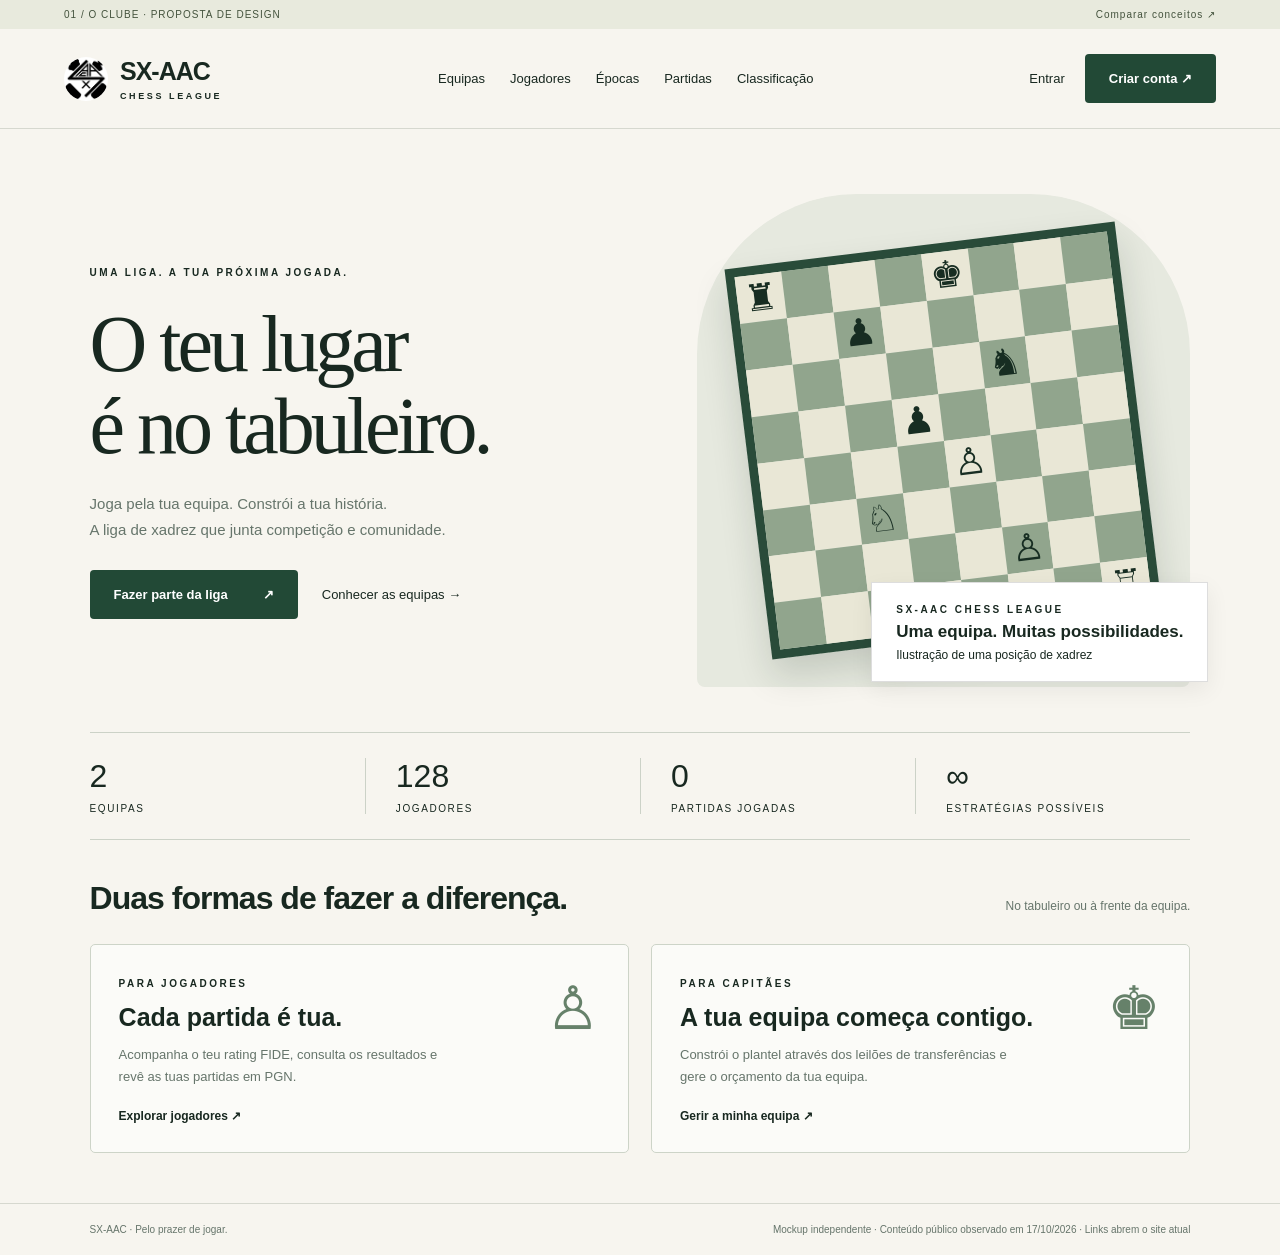
==== concept-01.html @ 07efbb38 "Add two responsive SX-AAC homepage redesign mockups" ====
<!doctype html><html lang="pt-PT"><head><meta charset="utf-8"><meta name="viewport" content="width=device-width,initial-scale=1"><title>Conceito 01 — O Clube · SX-AAC</title><link rel="stylesheet" href="style.css"></head><body class=""><div class="preview-label">01 / O CLUBE · PROPOSTA DE DESIGN <a style="float:right" href="index.html">Comparar conceitos ↗︎</a></div><header><a class="brand" href="index.html"><img src="assets/logo.png" alt="SX-AAC"><span>SX-AAC<small>CHESS LEAGUE</small></span></a><nav><a href="https://liga.sx-aac.com/teams">Equipas</a><a href="https://liga.sx-aac.com/players">Jogadores</a><a href="https://liga.sx-aac.com/seasons">Épocas</a><a href="https://liga.sx-aac.com/games">Partidas</a><a href="https://liga.sx-aac.com/standings">Classificação</a></nav><div class="actions"><a href="https://liga.sx-aac.com/login">Entrar</a><a class="btn" href="https://liga.sx-aac.com/register">Criar conta ↗︎</a></div></header><main><section class="hero"><div><span class="eyebrow">UMA LIGA. A TUA PRÓXIMA JOGADA.</span><h1>O teu lugar<br>é no tabuleiro.</h1><p class="muted">Joga pela tua equipa. Constrói a tua história.<br>A liga de xadrez que junta competição e comunidade.</p><div class="cta"><a class="btn" href="https://liga.sx-aac.com/register">Fazer parte da liga <span>↗︎</span></a><a href="https://liga.sx-aac.com/teams">Conhecer as equipas →</a></div></div><div class="art"><div class="board"><span class="sq ">♜</span><span class="sq shade"></span><span class="sq "></span><span class="sq shade"></span><span class="sq ">♚</span><span class="sq shade"></span><span class="sq "></span><span class="sq shade"></span><span class="sq shade"></span><span class="sq "></span><span class="sq shade">♟︎</span><span class="sq "></span><span class="sq shade"></span><span class="sq "></span><span class="sq shade"></span><span class="sq "></span><span class="sq "></span><span class="sq shade"></span><span class="sq "></span><span class="sq shade"></span><span class="sq "></span><span class="sq shade">♞</span><span class="sq "></span><span class="sq shade"></span><span class="sq shade"></span><span class="sq "></span><span class="sq shade"></span><span class="sq ">♟︎</span><span class="sq shade"></span><span class="sq "></span><span class="sq shade"></span><span class="sq "></span><span class="sq "></span><span class="sq shade"></span><span class="sq "></span><span class="sq shade"></span><span class="sq ">♙</span><span class="sq shade"></span><span class="sq "></span><span class="sq shade"></span><span class="sq shade"></span><span class="sq "></span><span class="sq shade">♘</span><span class="sq "></span><span class="sq shade"></span><span class="sq "></span><span class="sq shade"></span><span class="sq "></span><span class="sq "></span><span class="sq shade"></span><span class="sq "></span><span class="sq shade"></span><span class="sq "></span><span class="sq shade">♙</span><span class="sq "></span><span class="sq shade"></span><span class="sq shade"></span><span class="sq "></span><span class="sq shade"></span><span class="sq "></span><span class="sq shade">♔</span><span class="sq "></span><span class="sq shade"></span><span class="sq ">♖</span></div><div class="art-label"><span class="eyebrow">SX-AAC CHESS LEAGUE</span><strong>Uma equipa. Muitas possibilidades.</strong>Ilustração de uma posição de xadrez</div></div></section><div class="stats"><div><strong>2</strong><small>EQUIPAS</small></div><div><strong>128</strong><small>JOGADORES</small></div><div><strong>0</strong><small>PARTIDAS JOGADAS</small></div><div><strong>∞</strong><small>ESTRATÉGIAS POSSÍVEIS</small></div></div><section class="roles"><div class="section-head"><h2>Duas formas de fazer a diferença.</h2><p>No tabuleiro ou à frente da equipa.</p></div><div class="role-grid"><article class="role"><span class="piece">♙</span><span class="eyebrow">PARA JOGADORES</span><h3>Cada partida é tua.</h3><p class="muted">Acompanha o teu rating FIDE, consulta os resultados e revê as tuas partidas em PGN.</p><a href="https://liga.sx-aac.com/players">Explorar jogadores ↗︎</a></article><article class="role"><span class="piece">♚</span><span class="eyebrow">PARA CAPITÃES</span><h3>A tua equipa começa contigo.</h3><p class="muted">Constrói o plantel através dos leilões de transferências e gere o orçamento da tua equipa.</p><a href="https://liga.sx-aac.com/login">Gerir a minha equipa ↗︎</a></article></div></section></main><footer><span>SX-AAC · Pelo prazer de jogar.</span><span>Mockup independente · Conteúdo público observado em 17/10/2026 · Links abrem o site atual</span></footer></body></html>
---- style.css ----
*{box-sizing:border-box}body{margin:0;font-family:Arial,Helvetica,sans-serif;color:#182820;background:#f7f5ef}a{color:inherit;text-decoration:none}a:hover{text-decoration:underline}a:focus-visible,button:focus-visible{outline:3px solid #b2aa48;outline-offset:5px}button{font:inherit;cursor:pointer}header{display:flex;align-items:center;justify-content:space-between;gap:30px;padding:25px 5%;border-bottom:1px solid #d6d8cf}.brand{display:flex;gap:12px;align-items:center;font-size:25px;font-weight:800;letter-spacing:-1px}.brand img{width:44px;height:44px;object-fit:contain;background:white;border-radius:50%}.brand small{display:block;font-size:9px;letter-spacing:2.6px;margin-top:5px}nav{display:flex;gap:25px;font-size:13px}.actions{display:flex;gap:20px;align-items:center;font-size:13px}.btn{display:inline-flex;align-items:center;justify-content:center;gap:35px;padding:16px 23px;background:#224936;color:#fff;font-size:13px;border:1px solid transparent;border-radius:4px;font-weight:600}.btn.light{background:transparent;color:inherit;border-color:currentColor}.eyebrow{font-size:10px;letter-spacing:2.5px;font-weight:700;text-transform:uppercase}.muted{color:#66756b}h1,h2,h3,p{margin-top:0}h1{font-size:80px;font-weight:500;line-height:1.02;letter-spacing:-4px}h2{font-size:32px;letter-spacing:-1px}p{line-height:1.7}.hero{display:grid;grid-template-columns:1.1fr 1fr;gap:65px;padding:65px 7% 45px;align-items:center}.hero h1{font-family:Georgia,serif;margin:24px 0}.hero p{font-size:15px;max-width:420px}.hero .cta{display:flex;gap:24px;align-items:center;margin-top:28px;font-size:13px}.art{position:relative;padding:28px;background:#e6e9df;border-radius:160px 160px 8px 8px}.board{display:grid;grid-template-columns:repeat(8,1fr);aspect-ratio:1;border:9px solid #294b39;box-shadow:0 18px 35px #14271c28;transform:rotate(-7deg);margin:22px}.sq{display:grid;place-items:center;background:#e9e7d6;font-family:Georgia,serif;font-size:37px;color:#172d22;line-height:1}.sq.shade{background:#91a58d}.art-label{position:absolute;bottom:5px;right:-18px;background:#fff;padding:19px 24px;border:1px solid #ddd;font-size:12px;box-shadow:0 8px 22px #0001}.art-label strong{display:block;margin:6px 0;font-size:17px}.stats{margin:0 7%;display:grid;grid-template-columns:repeat(4,1fr);border-top:1px solid #ccd2c7;border-bottom:1px solid #ccd2c7;padding:25px 0}.stats>div{padding-left:30px;border-left:1px solid #ccd2c7}.stats>div:first-child{padding-left:0;border:0}.stats strong{font-size:32px;font-weight:500;display:block}.stats small{display:block;font-size:10px;letter-spacing:1.6px;margin-top:8px}.roles{padding:40px 7% 50px}.section-head{display:flex;align-items:center;justify-content:space-between;gap:25px}.section-head p{font-size:12px;color:#66756b}.role-grid{display:grid;grid-template-columns:1fr 1fr;gap:22px}.role{padding:28px;border:1px solid #cdd4c8;border-radius:5px;background:#fff9;position:relative}.role h3{font-size:25px;margin:12px 0}.role p{font-size:13px;max-width:340px;margin-bottom:18px}.role .piece{float:right;font-family:Georgia,serif;font-size:60px;color:#66816a}.role a{font-size:12px;font-weight:700}footer{display:flex;justify-content:space-between;gap:20px;padding:20px 7%;font-size:10px;border-top:1px solid #d6d8cf;color:#66756b}.dark{background:#121617;color:#f1f4ee}.dark header{border-color:#333b39}.dark .btn{background:#d5ed88;color:#19231b}.dark .muted{color:#a7b1ad}.dark main{padding:45px 6%}.dark .intro{display:flex;justify-content:space-between;align-items:end;margin-bottom:30px}.dark h1{font-family:Arial,Helvetica,sans-serif;font-weight:700;font-size:64px;margin:15px 0 0}.dark .intro p{max-width:300px;font-size:13px;color:#a7b1ad;margin:0}.dark .portal{display:grid;grid-template-columns:1.15fr .85fr;border:1px solid #38413b;border-radius:12px;overflow:hidden;background:#1c2520}.dark .portal-copy{padding:38px}.tabs{display:flex;gap:8px;margin-bottom:35px}.tabs button{border:1px solid #657166;border-radius:30px;padding:10px 20px;background:transparent;color:#e8eee8;font-size:12px}.tabs button[aria-selected=true]{background:#d5ed88;color:#182820;border-color:#d5ed88}.dark .portal h2{font-size:43px;line-height:1.12;max-width:430px;margin:15px 0}.dark .portal p{color:#bdc7be;max-width:420px;font-size:14px}.check{font-size:12px;color:#c5d1c7;margin:14px 0}.check:before{content:'↗︎';color:#d5ed88;margin-right:12px}.dark .portal-copy .btn{margin-top:19px}.dark .board-wrap{padding:18px 38px;display:flex;align-items:center;background:#26362a;position:relative}.dark .board{width:100%;margin:15px 0;border-color:#4a6346;transform:rotate(6deg)}.dark .sq{font-size:37px}.dark .sq.shade{background:#738960}.dark .stats{margin:26px 0;border-color:#39413c;padding:20px 0}.dark .stats>div{border-color:#39413c}.dark .stats strong{font-size:28px;color:#d5ed88}.dark .stats small{color:#a7b1ad}.quick{display:grid;grid-template-columns:repeat(3,1fr);gap:18px}.quick a{border:1px solid #364039;border-radius:8px;padding:23px;background:#1b211e}.quick .icon{font-size:25px;color:#d5ed88}.quick h3{font-size:19px;margin:15px 0 8px}.quick p{font-size:12px;color:#a7b1ad;margin:0}.quick .arrow{float:right}.dark footer{border-color:#39413c;color:#a7b1ad}.preview-label{padding:9px 5%;font-size:10px;letter-spacing:1px;background:#e8eadd;color:#44533d}.dark .preview-label{background:#283226;color:#d5ed88}@media(max-width:900px){header{flex-wrap:wrap;gap:18px}nav{order:3;width:100%;justify-content:space-between;gap:10px;flex-wrap:wrap}.hero{gap:25px;padding:40px 6%}.hero h1{font-size:58px}.sq{font-size:25px}.dark .intro{display:block}.dark .intro p{margin-top:20px;max-width:100%}.dark .portal-copy{padding:25px}.dark .portal h2{font-size:35px}.dark .board-wrap{padding:20px}.dark .sq{font-size:28px}}@media(max-width:600px){header{padding:18px 6%}.brand{font-size:21px}.brand img{width:35px;height:35px}.actions{gap:13px}.actions .btn{padding:11px 12px}nav{font-size:11px}.hero{grid-template-columns:1fr;padding-top:35px}.hero h1{font-size:57px}.hero .cta{gap:17px}.art{margin:10px 15px 30px}.sq{font-size:34px}.stats{grid-template-columns:1fr 1fr;gap:24px}.stats>div{padding-left:0;border:0}.stats strong{font-size:28px}.role-grid{grid-template-columns:1fr}.section-head{display:block}.roles h2{font-size:28px}.dark main{padding-top:30px}.dark h1{font-size:48px;letter-spacing:-2px}.dark .portal{grid-template-columns:1fr}.dark .board-wrap{padding:20px 50px}.dark .sq{font-size:32px}.dark .portal h2{font-size:37px}.quick{grid-template-columns:1fr}footer{flex-direction:column;line-height:1.6}}
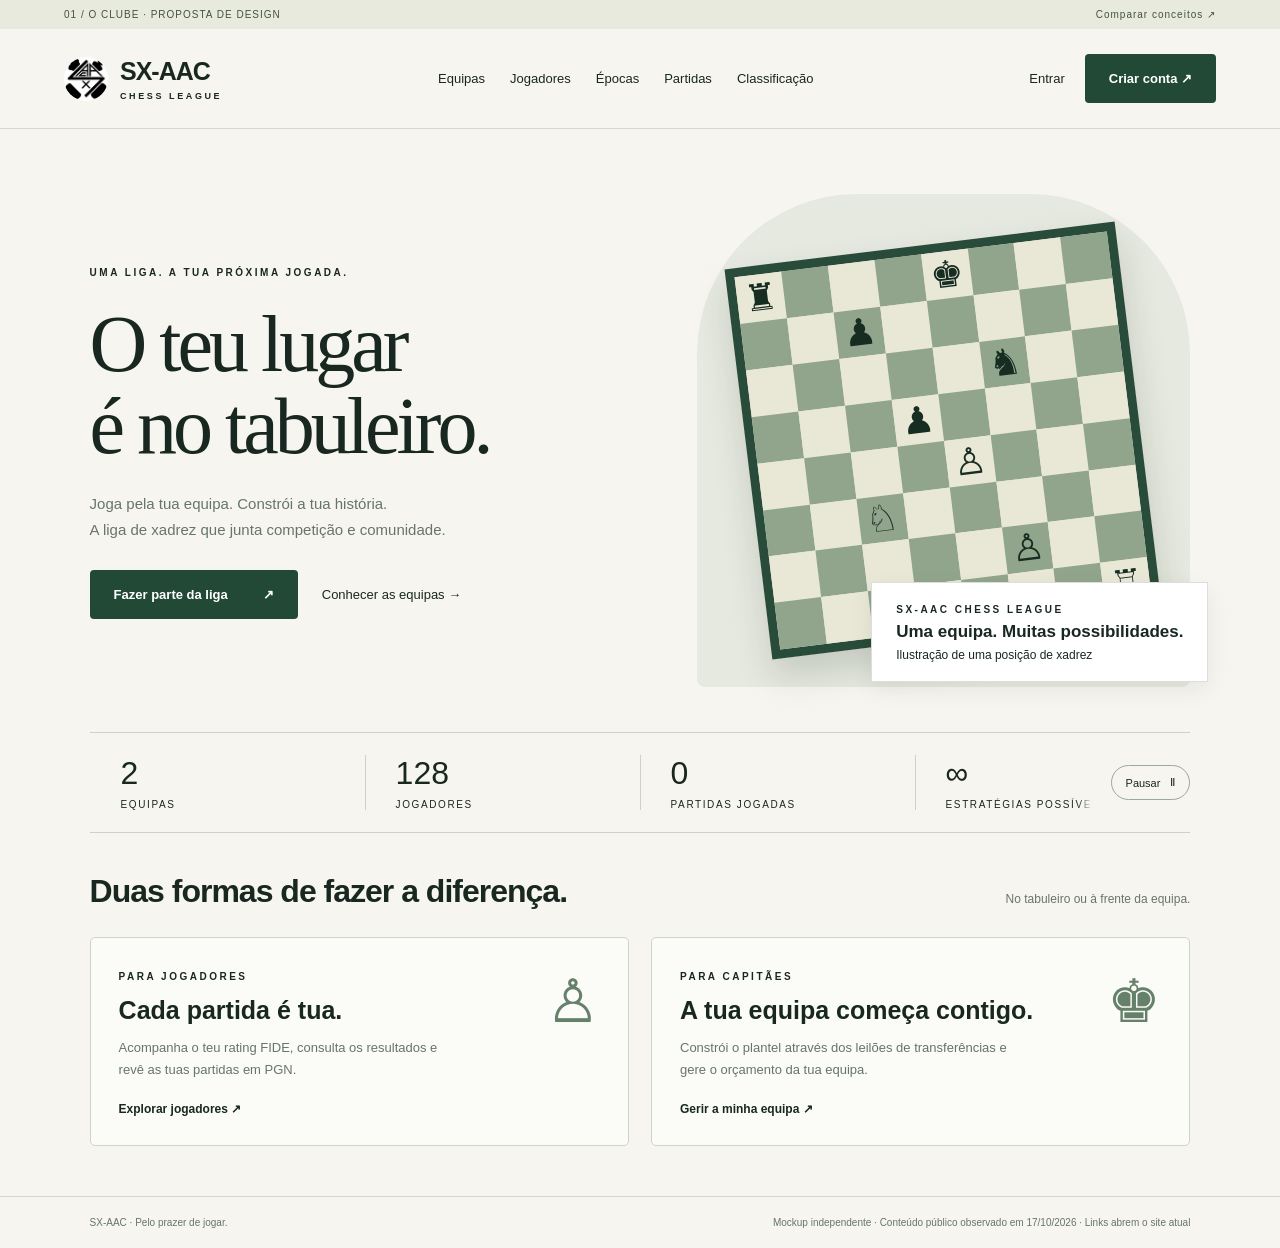
==== commit 4b81439d: "Animate league statistics as a horizontal ticker" ====
--- a/concept-01.html
+++ b/concept-01.html
@@ -1 +1 @@
-<!doctype html><html lang="pt-PT"><head><meta charset="utf-8"><meta name="viewport" content="width=device-width,initial-scale=1"><title>Conceito 01 — O Clube · SX-AAC</title><link rel="stylesheet" href="style.css"></head><body class=""><div class="preview-label">01 / O CLUBE · PROPOSTA DE DESIGN <a style="float:right" href="index.html">Comparar conceitos ↗︎</a></div><header><a class="brand" href="index.html"><img src="assets/logo.png" alt="SX-AAC"><span>SX-AAC<small>CHESS LEAGUE</small></span></a><nav><a href="https://liga.sx-aac.com/teams">Equipas</a><a href="https://liga.sx-aac.com/players">Jogadores</a><a href="https://liga.sx-aac.com/seasons">Épocas</a><a href="https://liga.sx-aac.com/games">Partidas</a><a href="https://liga.sx-aac.com/standings">Classificação</a></nav><div class="actions"><a href="https://liga.sx-aac.com/login">Entrar</a><a class="btn" href="https://liga.sx-aac.com/register">Criar conta ↗︎</a></div></header><main><section class="hero"><div><span class="eyebrow">UMA LIGA. A TUA PRÓXIMA JOGADA.</span><h1>O teu lugar<br>é no tabuleiro.</h1><p class="muted">Joga pela tua equipa. Constrói a tua história.<br>A liga de xadrez que junta competição e comunidade.</p><div class="cta"><a class="btn" href="https://liga.sx-aac.com/register">Fazer parte da liga <span>↗︎</span></a><a href="https://liga.sx-aac.com/teams">Conhecer as equipas →</a></div></div><div class="art"><div class="board"><span class="sq ">♜</span><span class="sq shade"></span><span class="sq "></span><span class="sq shade"></span><span class="sq ">♚</span><span class="sq shade"></span><span class="sq "></span><span class="sq shade"></span><span class="sq shade"></span><span class="sq "></span><span class="sq shade">♟︎</span><span class="sq "></span><span class="sq shade"></span><span class="sq "></span><span class="sq shade"></span><span class="sq "></span><span class="sq "></span><span class="sq shade"></span><span class="sq "></span><span class="sq shade"></span><span class="sq "></span><span class="sq shade">♞</span><span class="sq "></span><span class="sq shade"></span><span class="sq shade"></span><span class="sq "></span><span class="sq shade"></span><span class="sq ">♟︎</span><span class="sq shade"></span><span class="sq "></span><span class="sq shade"></span><span class="sq "></span><span class="sq "></span><span class="sq shade"></span><span class="sq "></span><span class="sq shade"></span><span class="sq ">♙</span><span class="sq shade"></span><span class="sq "></span><span class="sq shade"></span><span class="sq shade"></span><span class="sq "></span><span class="sq shade">♘</span><span class="sq "></span><span class="sq shade"></span><span class="sq "></span><span class="sq shade"></span><span class="sq "></span><span class="sq "></span><span class="sq shade"></span><span class="sq "></span><span class="sq shade"></span><span class="sq "></span><span class="sq shade">♙</span><span class="sq "></span><span class="sq shade"></span><span class="sq shade"></span><span class="sq "></span><span class="sq shade"></span><span class="sq "></span><span class="sq shade">♔</span><span class="sq "></span><span class="sq shade"></span><span class="sq ">♖</span></div><div class="art-label"><span class="eyebrow">SX-AAC CHESS LEAGUE</span><strong>Uma equipa. Muitas possibilidades.</strong>Ilustração de uma posição de xadrez</div></div></section><div class="stats"><div><strong>2</strong><small>EQUIPAS</small></div><div><strong>128</strong><small>JOGADORES</small></div><div><strong>0</strong><small>PARTIDAS JOGADAS</small></div><div><strong>∞</strong><small>ESTRATÉGIAS POSSÍVEIS</small></div></div><section class="roles"><div class="section-head"><h2>Duas formas de fazer a diferença.</h2><p>No tabuleiro ou à frente da equipa.</p></div><div class="role-grid"><article class="role"><span class="piece">♙</span><span class="eyebrow">PARA JOGADORES</span><h3>Cada partida é tua.</h3><p class="muted">Acompanha o teu rating FIDE, consulta os resultados e revê as tuas partidas em PGN.</p><a href="https://liga.sx-aac.com/players">Explorar jogadores ↗︎</a></article><article class="role"><span class="piece">♚</span><span class="eyebrow">PARA CAPITÃES</span><h3>A tua equipa começa contigo.</h3><p class="muted">Constrói o plantel através dos leilões de transferências e gere o orçamento da tua equipa.</p><a href="https://liga.sx-aac.com/login">Gerir a minha equipa ↗︎</a></article></div></section></main><footer><span>SX-AAC · Pelo prazer de jogar.</span><span>Mockup independente · Conteúdo público observado em 17/10/2026 · Links abrem o site atual</span></footer></body></html>+<!doctype html><html lang="pt-PT"><head><meta charset="utf-8"><meta name="viewport" content="width=device-width,initial-scale=1"><title>Conceito 01 — O Clube · SX-AAC</title><link rel="stylesheet" href="style.css"></head><body class=""><div class="preview-label">01 / O CLUBE · PROPOSTA DE DESIGN <a style="float:right" href="index.html">Comparar conceitos ↗︎</a></div><header><a class="brand" href="index.html"><img src="assets/logo.png" alt="SX-AAC"><span>SX-AAC<small>CHESS LEAGUE</small></span></a><nav><a href="https://liga.sx-aac.com/teams">Equipas</a><a href="https://liga.sx-aac.com/players">Jogadores</a><a href="https://liga.sx-aac.com/seasons">Épocas</a><a href="https://liga.sx-aac.com/games">Partidas</a><a href="https://liga.sx-aac.com/standings">Classificação</a></nav><div class="actions"><a href="https://liga.sx-aac.com/login">Entrar</a><a class="btn" href="https://liga.sx-aac.com/register">Criar conta ↗︎</a></div></header><main><section class="hero"><div><span class="eyebrow">UMA LIGA. A TUA PRÓXIMA JOGADA.</span><h1>O teu lugar<br>é no tabuleiro.</h1><p class="muted">Joga pela tua equipa. Constrói a tua história.<br>A liga de xadrez que junta competição e comunidade.</p><div class="cta"><a class="btn" href="https://liga.sx-aac.com/register">Fazer parte da liga <span>↗︎</span></a><a href="https://liga.sx-aac.com/teams">Conhecer as equipas →</a></div></div><div class="art"><div class="board"><span class="sq ">♜</span><span class="sq shade"></span><span class="sq "></span><span class="sq shade"></span><span class="sq ">♚</span><span class="sq shade"></span><span class="sq "></span><span class="sq shade"></span><span class="sq shade"></span><span class="sq "></span><span class="sq shade">♟︎</span><span class="sq "></span><span class="sq shade"></span><span class="sq "></span><span class="sq shade"></span><span class="sq "></span><span class="sq "></span><span class="sq shade"></span><span class="sq "></span><span class="sq shade"></span><span class="sq "></span><span class="sq shade">♞</span><span class="sq "></span><span class="sq shade"></span><span class="sq shade"></span><span class="sq "></span><span class="sq shade"></span><span class="sq ">♟︎</span><span class="sq shade"></span><span class="sq "></span><span class="sq shade"></span><span class="sq "></span><span class="sq "></span><span class="sq shade"></span><span class="sq "></span><span class="sq shade"></span><span class="sq ">♙</span><span class="sq shade"></span><span class="sq "></span><span class="sq shade"></span><span class="sq shade"></span><span class="sq "></span><span class="sq shade">♘</span><span class="sq "></span><span class="sq shade"></span><span class="sq "></span><span class="sq shade"></span><span class="sq "></span><span class="sq "></span><span class="sq shade"></span><span class="sq "></span><span class="sq shade"></span><span class="sq "></span><span class="sq shade">♙</span><span class="sq "></span><span class="sq shade"></span><span class="sq shade"></span><span class="sq "></span><span class="sq shade"></span><span class="sq "></span><span class="sq shade">♔</span><span class="sq "></span><span class="sq shade"></span><span class="sq ">♖</span></div><div class="art-label"><span class="eyebrow">SX-AAC CHESS LEAGUE</span><strong>Uma equipa. Muitas possibilidades.</strong>Ilustração de uma posição de xadrez</div></div></section><section class="metrics" aria-label="A liga em números"><div class="metrics-window"><div class="metrics-track"><dl class="metrics-group"><div class="metric"><dt>EQUIPAS</dt><dd>2</dd></div><div class="metric"><dt>JOGADORES</dt><dd>128</dd></div><div class="metric"><dt>PARTIDAS JOGADAS</dt><dd>0</dd></div><div class="metric"><dt>ESTRATÉGIAS POSSÍVEIS</dt><dd>∞</dd></div></dl><dl class="metrics-group" aria-hidden="true"><div class="metric"><dt>EQUIPAS</dt><dd>2</dd></div><div class="metric"><dt>JOGADORES</dt><dd>128</dd></div><div class="metric"><dt>PARTIDAS JOGADAS</dt><dd>0</dd></div><div class="metric"><dt>ESTRATÉGIAS POSSÍVEIS</dt><dd>∞</dd></div></dl></div></div><button class="metrics-toggle" type="button" aria-pressed="false" aria-label="Pausar movimento das estatísticas">Pausar <span aria-hidden="true">Ⅱ</span></button></section><section class="roles"><div class="section-head"><h2>Duas formas de fazer a diferença.</h2><p>No tabuleiro ou à frente da equipa.</p></div><div class="role-grid"><article class="role"><span class="piece">♙</span><span class="eyebrow">PARA JOGADORES</span><h3>Cada partida é tua.</h3><p class="muted">Acompanha o teu rating FIDE, consulta os resultados e revê as tuas partidas em PGN.</p><a href="https://liga.sx-aac.com/players">Explorar jogadores ↗︎</a></article><article class="role"><span class="piece">♚</span><span class="eyebrow">PARA CAPITÃES</span><h3>A tua equipa começa contigo.</h3><p class="muted">Constrói o plantel através dos leilões de transferências e gere o orçamento da tua equipa.</p><a href="https://liga.sx-aac.com/login">Gerir a minha equipa ↗︎</a></article></div></section></main><footer><span>SX-AAC · Pelo prazer de jogar.</span><span>Mockup independente · Conteúdo público observado em 17/10/2026 · Links abrem o site atual</span></footer><script src="ticker.js"></script></body></html>
--- a/style.css
+++ b/style.css
@@ -1 +1,14 @@
-*{box-sizing:border-box}body{margin:0;font-family:Arial,Helvetica,sans-serif;color:#182820;background:#f7f5ef}a{color:inherit;text-decoration:none}a:hover{text-decoration:underline}a:focus-visible,button:focus-visible{outline:3px solid #b2aa48;outline-offset:5px}button{font:inherit;cursor:pointer}header{display:flex;align-items:center;justify-content:space-between;gap:30px;padding:25px 5%;border-bottom:1px solid #d6d8cf}.brand{display:flex;gap:12px;align-items:center;font-size:25px;font-weight:800;letter-spacing:-1px}.brand img{width:44px;height:44px;object-fit:contain;background:white;border-radius:50%}.brand small{display:block;font-size:9px;letter-spacing:2.6px;margin-top:5px}nav{display:flex;gap:25px;font-size:13px}.actions{display:flex;gap:20px;align-items:center;font-size:13px}.btn{display:inline-flex;align-items:center;justify-content:center;gap:35px;padding:16px 23px;background:#224936;color:#fff;font-size:13px;border:1px solid transparent;border-radius:4px;font-weight:600}.btn.light{background:transparent;color:inherit;border-color:currentColor}.eyebrow{font-size:10px;letter-spacing:2.5px;font-weight:700;text-transform:uppercase}.muted{color:#66756b}h1,h2,h3,p{margin-top:0}h1{font-size:80px;font-weight:500;line-height:1.02;letter-spacing:-4px}h2{font-size:32px;letter-spacing:-1px}p{line-height:1.7}.hero{display:grid;grid-template-columns:1.1fr 1fr;gap:65px;padding:65px 7% 45px;align-items:center}.hero h1{font-family:Georgia,serif;margin:24px 0}.hero p{font-size:15px;max-width:420px}.hero .cta{display:flex;gap:24px;align-items:center;margin-top:28px;font-size:13px}.art{position:relative;padding:28px;background:#e6e9df;border-radius:160px 160px 8px 8px}.board{display:grid;grid-template-columns:repeat(8,1fr);aspect-ratio:1;border:9px solid #294b39;box-shadow:0 18px 35px #14271c28;transform:rotate(-7deg);margin:22px}.sq{display:grid;place-items:center;background:#e9e7d6;font-family:Georgia,serif;font-size:37px;color:#172d22;line-height:1}.sq.shade{background:#91a58d}.art-label{position:absolute;bottom:5px;right:-18px;background:#fff;padding:19px 24px;border:1px solid #ddd;font-size:12px;box-shadow:0 8px 22px #0001}.art-label strong{display:block;margin:6px 0;font-size:17px}.stats{margin:0 7%;display:grid;grid-template-columns:repeat(4,1fr);border-top:1px solid #ccd2c7;border-bottom:1px solid #ccd2c7;padding:25px 0}.stats>div{padding-left:30px;border-left:1px solid #ccd2c7}.stats>div:first-child{padding-left:0;border:0}.stats strong{font-size:32px;font-weight:500;display:block}.stats small{display:block;font-size:10px;letter-spacing:1.6px;margin-top:8px}.roles{padding:40px 7% 50px}.section-head{display:flex;align-items:center;justify-content:space-between;gap:25px}.section-head p{font-size:12px;color:#66756b}.role-grid{display:grid;grid-template-columns:1fr 1fr;gap:22px}.role{padding:28px;border:1px solid #cdd4c8;border-radius:5px;background:#fff9;position:relative}.role h3{font-size:25px;margin:12px 0}.role p{font-size:13px;max-width:340px;margin-bottom:18px}.role .piece{float:right;font-family:Georgia,serif;font-size:60px;color:#66816a}.role a{font-size:12px;font-weight:700}footer{display:flex;justify-content:space-between;gap:20px;padding:20px 7%;font-size:10px;border-top:1px solid #d6d8cf;color:#66756b}.dark{background:#121617;color:#f1f4ee}.dark header{border-color:#333b39}.dark .btn{background:#d5ed88;color:#19231b}.dark .muted{color:#a7b1ad}.dark main{padding:45px 6%}.dark .intro{display:flex;justify-content:space-between;align-items:end;margin-bottom:30px}.dark h1{font-family:Arial,Helvetica,sans-serif;font-weight:700;font-size:64px;margin:15px 0 0}.dark .intro p{max-width:300px;font-size:13px;color:#a7b1ad;margin:0}.dark .portal{display:grid;grid-template-columns:1.15fr .85fr;border:1px solid #38413b;border-radius:12px;overflow:hidden;background:#1c2520}.dark .portal-copy{padding:38px}.tabs{display:flex;gap:8px;margin-bottom:35px}.tabs button{border:1px solid #657166;border-radius:30px;padding:10px 20px;background:transparent;color:#e8eee8;font-size:12px}.tabs button[aria-selected=true]{background:#d5ed88;color:#182820;border-color:#d5ed88}.dark .portal h2{font-size:43px;line-height:1.12;max-width:430px;margin:15px 0}.dark .portal p{color:#bdc7be;max-width:420px;font-size:14px}.check{font-size:12px;color:#c5d1c7;margin:14px 0}.check:before{content:'↗︎';color:#d5ed88;margin-right:12px}.dark .portal-copy .btn{margin-top:19px}.dark .board-wrap{padding:18px 38px;display:flex;align-items:center;background:#26362a;position:relative}.dark .board{width:100%;margin:15px 0;border-color:#4a6346;transform:rotate(6deg)}.dark .sq{font-size:37px}.dark .sq.shade{background:#738960}.dark .stats{margin:26px 0;border-color:#39413c;padding:20px 0}.dark .stats>div{border-color:#39413c}.dark .stats strong{font-size:28px;color:#d5ed88}.dark .stats small{color:#a7b1ad}.quick{display:grid;grid-template-columns:repeat(3,1fr);gap:18px}.quick a{border:1px solid #364039;border-radius:8px;padding:23px;background:#1b211e}.quick .icon{font-size:25px;color:#d5ed88}.quick h3{font-size:19px;margin:15px 0 8px}.quick p{font-size:12px;color:#a7b1ad;margin:0}.quick .arrow{float:right}.dark footer{border-color:#39413c;color:#a7b1ad}.preview-label{padding:9px 5%;font-size:10px;letter-spacing:1px;background:#e8eadd;color:#44533d}.dark .preview-label{background:#283226;color:#d5ed88}@media(max-width:900px){header{flex-wrap:wrap;gap:18px}nav{order:3;width:100%;justify-content:space-between;gap:10px;flex-wrap:wrap}.hero{gap:25px;padding:40px 6%}.hero h1{font-size:58px}.sq{font-size:25px}.dark .intro{display:block}.dark .intro p{margin-top:20px;max-width:100%}.dark .portal-copy{padding:25px}.dark .portal h2{font-size:35px}.dark .board-wrap{padding:20px}.dark .sq{font-size:28px}}@media(max-width:600px){header{padding:18px 6%}.brand{font-size:21px}.brand img{width:35px;height:35px}.actions{gap:13px}.actions .btn{padding:11px 12px}nav{font-size:11px}.hero{grid-template-columns:1fr;padding-top:35px}.hero h1{font-size:57px}.hero .cta{gap:17px}.art{margin:10px 15px 30px}.sq{font-size:34px}.stats{grid-template-columns:1fr 1fr;gap:24px}.stats>div{padding-left:0;border:0}.stats strong{font-size:28px}.role-grid{grid-template-columns:1fr}.section-head{display:block}.roles h2{font-size:28px}.dark main{padding-top:30px}.dark h1{font-size:48px;letter-spacing:-2px}.dark .portal{grid-template-columns:1fr}.dark .board-wrap{padding:20px 50px}.dark .sq{font-size:32px}.dark .portal h2{font-size:37px}.quick{grid-template-columns:1fr}footer{flex-direction:column;line-height:1.6}}+*{box-sizing:border-box}body{margin:0;font-family:Arial,Helvetica,sans-serif;color:#182820;background:#f7f5ef}a{color:inherit;text-decoration:none}a:hover{text-decoration:underline}a:focus-visible,button:focus-visible{outline:3px solid #b2aa48;outline-offset:5px}button{font:inherit;cursor:pointer}header{display:flex;align-items:center;justify-content:space-between;gap:30px;padding:25px 5%;border-bottom:1px solid #d6d8cf}.brand{display:flex;gap:12px;align-items:center;font-size:25px;font-weight:800;letter-spacing:-1px}.brand img{width:44px;height:44px;object-fit:contain;background:white;border-radius:50%}.brand small{display:block;font-size:9px;letter-spacing:2.6px;margin-top:5px}nav{display:flex;gap:25px;font-size:13px}.actions{display:flex;gap:20px;align-items:center;font-size:13px}.btn{display:inline-flex;align-items:center;justify-content:center;gap:35px;padding:16px 23px;background:#224936;color:#fff;font-size:13px;border:1px solid transparent;border-radius:4px;font-weight:600}.btn.light{background:transparent;color:inherit;border-color:currentColor}.eyebrow{font-size:10px;letter-spacing:2.5px;font-weight:700;text-transform:uppercase}.muted{color:#66756b}h1,h2,h3,p{margin-top:0}h1{font-size:80px;font-weight:500;line-height:1.02;letter-spacing:-4px}h2{font-size:32px;letter-spacing:-1px}p{line-height:1.7}.hero{display:grid;grid-template-columns:1.1fr 1fr;gap:65px;padding:65px 7% 45px;align-items:center}.hero h1{font-family:Georgia,serif;margin:24px 0}.hero p{font-size:15px;max-width:420px}.hero .cta{display:flex;gap:24px;align-items:center;margin-top:28px;font-size:13px}.art{position:relative;padding:28px;background:#e6e9df;border-radius:160px 160px 8px 8px}.board{display:grid;grid-template-columns:repeat(8,1fr);aspect-ratio:1;border:9px solid #294b39;box-shadow:0 18px 35px #14271c28;transform:rotate(-7deg);margin:22px}.sq{display:grid;place-items:center;background:#e9e7d6;font-family:Georgia,serif;font-size:37px;color:#172d22;line-height:1}.sq.shade{background:#91a58d}.art-label{position:absolute;bottom:5px;right:-18px;background:#fff;padding:19px 24px;border:1px solid #ddd;font-size:12px;box-shadow:0 8px 22px #0001}.art-label strong{display:block;margin:6px 0;font-size:17px}.stats{margin:0 7%;display:grid;grid-template-columns:repeat(4,1fr);border-top:1px solid #ccd2c7;border-bottom:1px solid #ccd2c7;padding:25px 0}.stats>div{padding-left:30px;border-left:1px solid #ccd2c7}.stats>div:first-child{padding-left:0;border:0}.stats strong{font-size:32px;font-weight:500;display:block}.stats small{display:block;font-size:10px;letter-spacing:1.6px;margin-top:8px}.roles{padding:40px 7% 50px}.section-head{display:flex;align-items:center;justify-content:space-between;gap:25px}.section-head p{font-size:12px;color:#66756b}.role-grid{display:grid;grid-template-columns:1fr 1fr;gap:22px}.role{padding:28px;border:1px solid #cdd4c8;border-radius:5px;background:#fff9;position:relative}.role h3{font-size:25px;margin:12px 0}.role p{font-size:13px;max-width:340px;margin-bottom:18px}.role .piece{float:right;font-family:Georgia,serif;font-size:60px;color:#66816a}.role a{font-size:12px;font-weight:700}footer{display:flex;justify-content:space-between;gap:20px;padding:20px 7%;font-size:10px;border-top:1px solid #d6d8cf;color:#66756b}.dark{background:#121617;color:#f1f4ee}.dark header{border-color:#333b39}.dark .btn{background:#d5ed88;color:#19231b}.dark .muted{color:#a7b1ad}.dark main{padding:45px 6%}.dark .intro{display:flex;justify-content:space-between;align-items:end;margin-bottom:30px}.dark h1{font-family:Arial,Helvetica,sans-serif;font-weight:700;font-size:64px;margin:15px 0 0}.dark .intro p{max-width:300px;font-size:13px;color:#a7b1ad;margin:0}.dark .portal{display:grid;grid-template-columns:1.15fr .85fr;border:1px solid #38413b;border-radius:12px;overflow:hidden;background:#1c2520}.dark .portal-copy{padding:38px}.tabs{display:flex;gap:8px;margin-bottom:35px}.tabs button{border:1px solid #657166;border-radius:30px;padding:10px 20px;background:transparent;color:#e8eee8;font-size:12px}.tabs button[aria-selected=true]{background:#d5ed88;color:#182820;border-color:#d5ed88}.dark .portal h2{font-size:43px;line-height:1.12;max-width:430px;margin:15px 0}.dark .portal p{color:#bdc7be;max-width:420px;font-size:14px}.check{font-size:12px;color:#c5d1c7;margin:14px 0}.check:before{content:'↗︎';color:#d5ed88;margin-right:12px}.dark .portal-copy .btn{margin-top:19px}.dark .board-wrap{padding:18px 38px;display:flex;align-items:center;background:#26362a;position:relative}.dark .board{width:100%;margin:15px 0;border-color:#4a6346;transform:rotate(6deg)}.dark .sq{font-size:37px}.dark .sq.shade{background:#738960}.dark .stats{margin:26px 0;border-color:#39413c;padding:20px 0}.dark .stats>div{border-color:#39413c}.dark .stats strong{font-size:28px;color:#d5ed88}.dark .stats small{color:#a7b1ad}.quick{display:grid;grid-template-columns:repeat(3,1fr);gap:18px}.quick a{border:1px solid #364039;border-radius:8px;padding:23px;background:#1b211e}.quick .icon{font-size:25px;color:#d5ed88}.quick h3{font-size:19px;margin:15px 0 8px}.quick p{font-size:12px;color:#a7b1ad;margin:0}.quick .arrow{float:right}.dark footer{border-color:#39413c;color:#a7b1ad}.preview-label{padding:9px 5%;font-size:10px;letter-spacing:1px;background:#e8eadd;color:#44533d}.dark .preview-label{background:#283226;color:#d5ed88}@media(max-width:900px){header{flex-wrap:wrap;gap:18px}nav{order:3;width:100%;justify-content:space-between;gap:10px;flex-wrap:wrap}.hero{gap:25px;padding:40px 6%}.hero h1{font-size:58px}.sq{font-size:25px}.dark .intro{display:block}.dark .intro p{margin-top:20px;max-width:100%}.dark .portal-copy{padding:25px}.dark .portal h2{font-size:35px}.dark .board-wrap{padding:20px}.dark .sq{font-size:28px}}@media(max-width:600px){header{padding:18px 6%}.brand{font-size:21px}.brand img{width:35px;height:35px}.actions{gap:13px}.actions .btn{padding:11px 12px}nav{font-size:11px}.hero{grid-template-columns:1fr;padding-top:35px}.hero h1{font-size:57px}.hero .cta{gap:17px}.art{margin:10px 15px 30px}.sq{font-size:34px}.stats{grid-template-columns:1fr 1fr;gap:24px}.stats>div{padding-left:0;border:0}.stats strong{font-size:28px}.role-grid{grid-template-columns:1fr}.section-head{display:block}.roles h2{font-size:28px}.dark main{padding-top:30px}.dark h1{font-size:48px;letter-spacing:-2px}.dark .portal{grid-template-columns:1fr}.dark .board-wrap{padding:20px 50px}.dark .sq{font-size:32px}.dark .portal h2{font-size:37px}.quick{grid-template-columns:1fr}footer{flex-direction:column;line-height:1.6}}
+/* Seamless statistics ticker. Each identical group occupies half the track. */
+.metrics{margin:0 7%;display:flex;align-items:center;gap:18px;border-block:1px solid #ccd2c7;padding:22px 0;min-width:0}
+.metrics-window{overflow:hidden;flex:1;min-width:0;mask-image:linear-gradient(to right,transparent,#000 16px,#000 calc(100% - 16px),transparent)}
+.metrics-track{display:flex;width:max-content;animation:metrics-scroll 28s linear infinite}
+.metrics-group{display:flex;flex:0 0 auto;width:max(1100px,calc(100vw - 220px));margin:0;padding:0}
+.metric{flex:1;display:flex;flex-direction:column;justify-content:center;gap:7px;padding:0 30px;border-left:1px solid #ccd2c7}
+.metric dt{font-size:10px;letter-spacing:1.6px;white-space:nowrap}.metric dd{order:-1;margin:0;font-size:32px;font-weight:500;font-variant-numeric:tabular-nums}
+.metrics-toggle{flex:none;border:1px solid #9aa99b;background:transparent;color:inherit;border-radius:30px;padding:10px 14px;font-size:11px;display:flex;gap:10px;align-items:center}
+.metrics:hover .metrics-track,.metrics:focus-within .metrics-track,.metrics.is-paused .metrics-track{animation-play-state:paused}
+.dark .metrics{margin:26px 0;border-color:#39413c}.dark .metric{border-color:#39413c}.dark .metric dd{color:#d5ed88}.dark .metric dt{color:#a7b1ad}.dark .metrics-toggle{border-color:#657166}
+@keyframes metrics-scroll{to{transform:translateX(-50%)}}
+@media(max-width:600px){.metrics{gap:8px}.metrics-group{width:800px}.metric{padding:0 22px}.metric dd{font-size:28px}.metrics-toggle{padding:10px}.metrics-window{mask-image:none}}
+@media(prefers-reduced-motion:reduce){.metrics-track{animation:none;width:100%}.metrics-group{width:100%;display:grid;grid-template-columns:repeat(4,minmax(0,1fr));gap:20px}.metrics-group[aria-hidden=true],.metrics-toggle{display:none}.metrics-window{mask-image:none}.metric{padding:0;border:0}.metric dt{white-space:normal}.metrics{display:block}@media(max-width:600px){.metrics-group{grid-template-columns:1fr 1fr}}}
